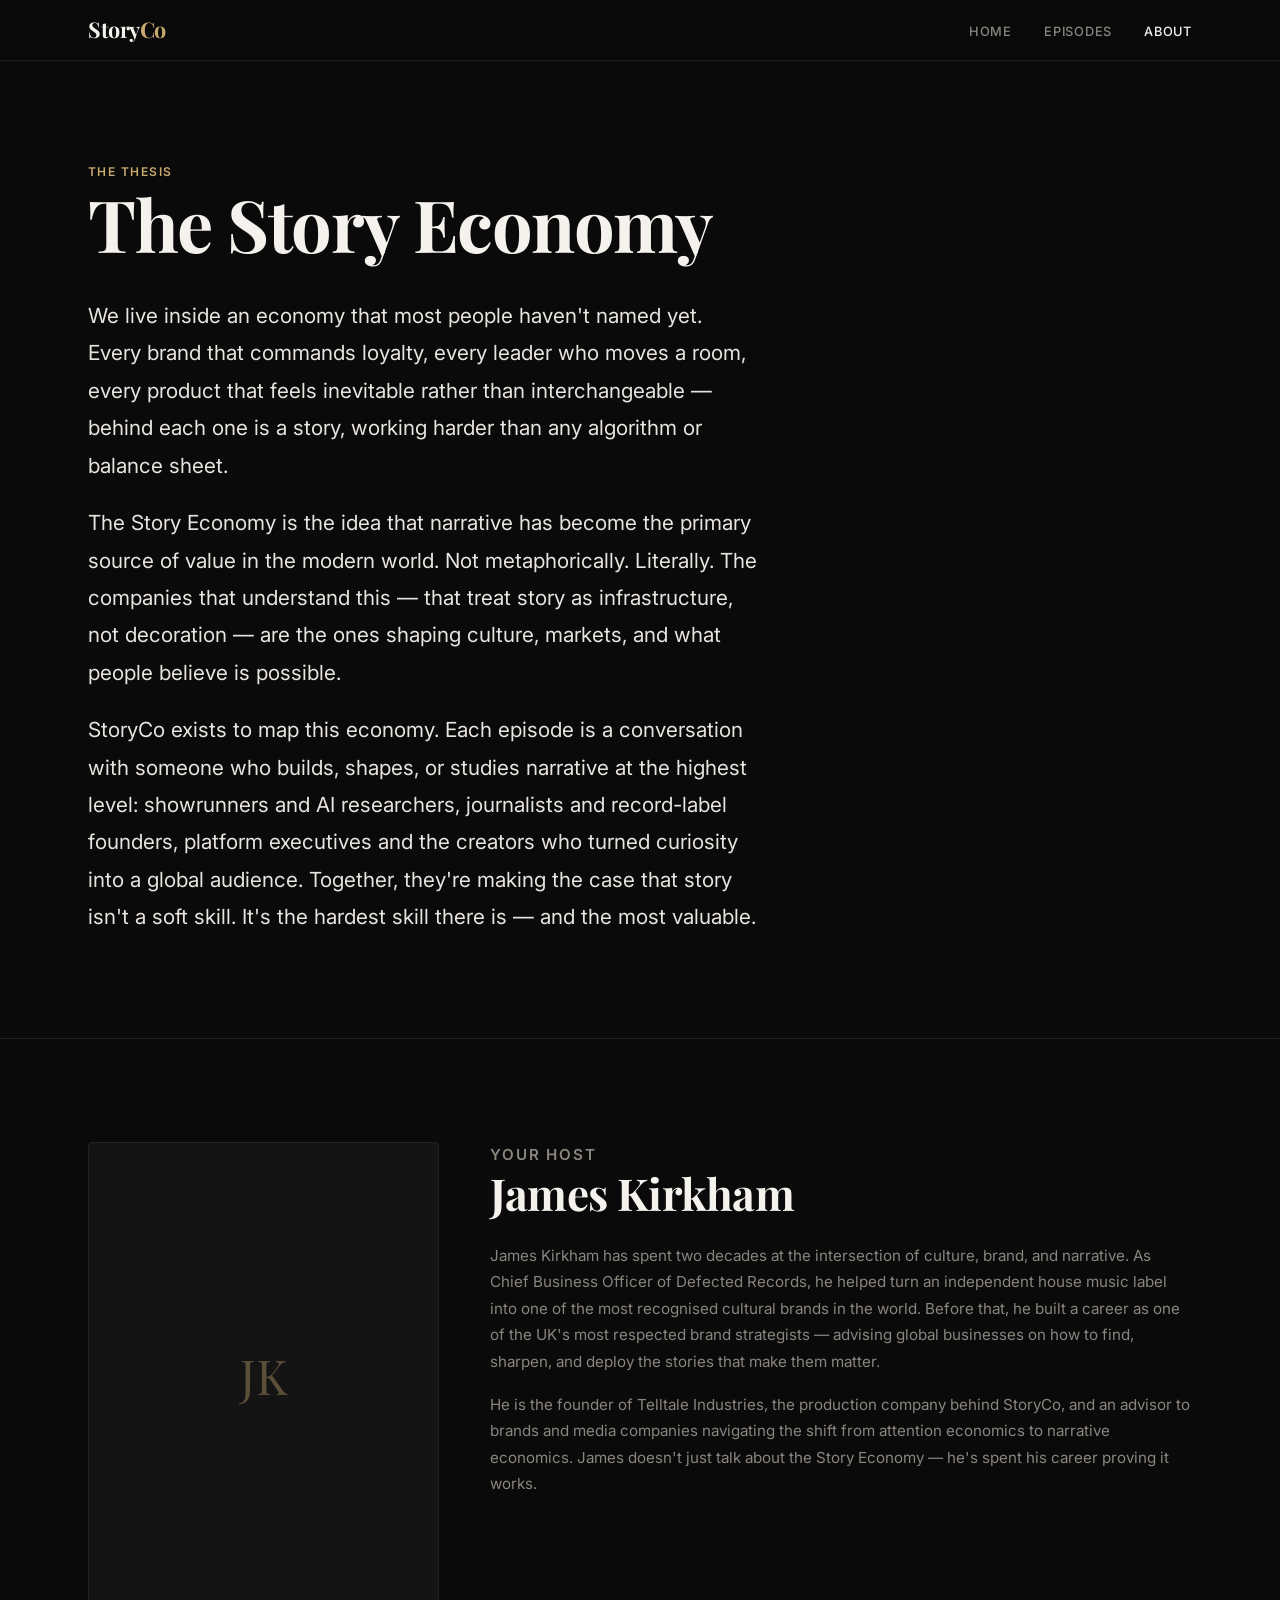
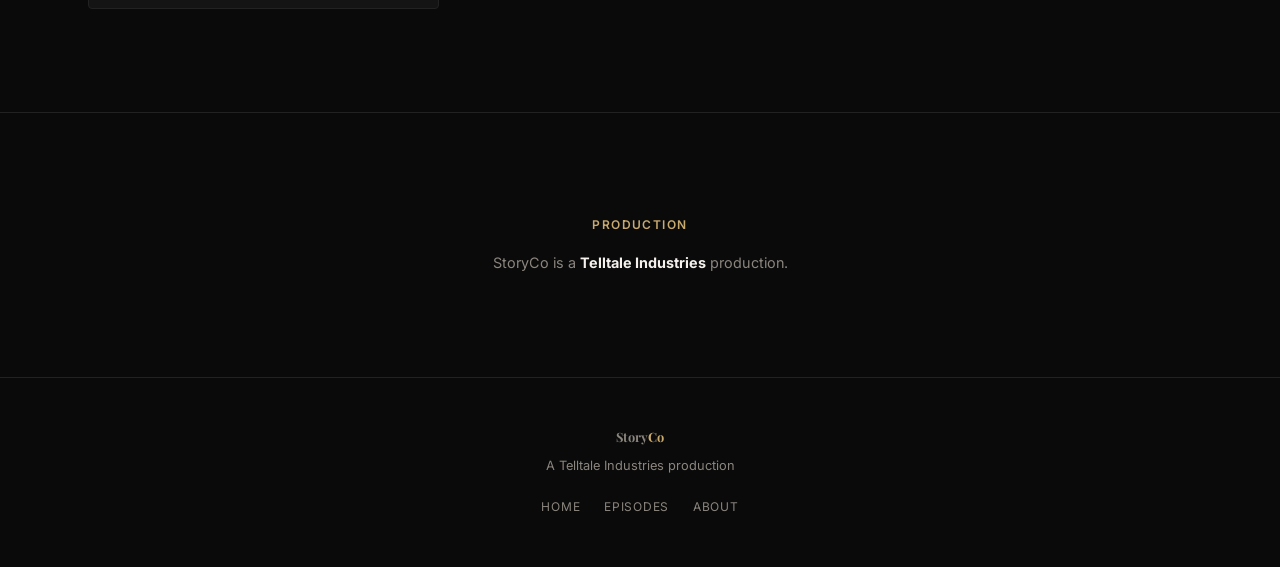
==== about.html @ 5bf8754a "Initial commit" ====
<!DOCTYPE html>
<html lang="en">
<head>
  <meta charset="UTF-8">
  <meta name="viewport" content="width=device-width, initial-scale=1.0">
  <title>About — StoryCo</title>
  <meta name="description" content="The Story Economy thesis and the people behind StoryCo.">
  <link rel="preconnect" href="https://fonts.googleapis.com">
  <link rel="preconnect" href="https://fonts.gstatic.com" crossorigin>
  <link href="https://fonts.googleapis.com/css2?family=Inter:wght@400;500;600;700&family=Playfair+Display:ital,wght@0,400;0,700;1,400&display=swap" rel="stylesheet">
  <link rel="stylesheet" href="styles.css">
</head>
<body>

  <!-- ─── Nav ─── -->
  <nav class="site-nav">
    <div class="container">
      <a href="index.html" class="nav-brand">Story<span>Co</span></a>
      <button class="nav-toggle" aria-label="Toggle menu">
        <span></span><span></span><span></span>
      </button>
      <ul class="nav-links">
        <li><a href="index.html">Home</a></li>
        <li><a href="episodes.html">Episodes</a></li>
        <li><a href="about.html" class="active">About</a></li>
      </ul>
    </div>
  </nav>

  <!-- ─── Thesis ─── -->
  <section class="about-hero">
    <div class="container">
      <p class="label">The thesis</p>
      <h1>The Story Economy</h1>
      <div class="thesis">
        <p>We live inside an economy that most people haven't named yet. Every brand that commands loyalty, every leader who moves a room, every product that feels inevitable rather than interchangeable — behind each one is a story, working harder than any algorithm or balance sheet.</p>
        <p>The Story Economy is the idea that narrative has become the primary source of value in the modern world. Not metaphorically. Literally. The companies that understand this — that treat story as infrastructure, not decoration — are the ones shaping culture, markets, and what people believe is possible.</p>
        <p>StoryCo exists to map this economy. Each episode is a conversation with someone who builds, shapes, or studies narrative at the highest level: showrunners and AI researchers, journalists and record-label founders, platform executives and the creators who turned curiosity into a global audience. Together, they're making the case that story isn't a soft skill. It's the hardest skill there is — and the most valuable.</p>
      </div>
    </div>
  </section>

  <!-- ─── James bio ─── -->
  <section class="fade-in">
    <div class="container">
      <div class="bio-section">
        <div class="bio-photo">
          <span class="initials">JK</span>
        </div>
        <div class="bio-text">
          <p class="label">Your host</p>
          <h2>James Kirkham</h2>
          <p>James Kirkham has spent two decades at the intersection of culture, brand, and narrative. As Chief Business Officer of Defected Records, he helped turn an independent house music label into one of the most recognised cultural brands in the world. Before that, he built a career as one of the UK's most respected brand strategists — advising global businesses on how to find, sharpen, and deploy the stories that make them matter.</p>
          <p>He is the founder of Telltale Industries, the production company behind StoryCo, and an advisor to brands and media companies navigating the shift from attention economics to narrative economics. James doesn't just talk about the Story Economy — he's spent his career proving it works.</p>
        </div>
      </div>
    </div>
  </section>

  <!-- ─── Production ─── -->
  <section class="fade-in">
    <div class="container">
      <div class="production-credit">
        <p class="label">Production</p>
        <p style="margin-top: 1rem;">StoryCo is a <strong>Telltale Industries</strong> production.</p>
      </div>
    </div>
  </section>

  <!-- ─── Footer ─── -->
  <footer class="site-footer">
    <div class="container">
      <p class="footer-brand">Story<span>Co</span></p>
      <p>A Telltale Industries production</p>
      <ul class="footer-links">
        <li><a href="index.html">Home</a></li>
        <li><a href="episodes.html">Episodes</a></li>
        <li><a href="about.html">About</a></li>
      </ul>
    </div>
  </footer>

  <script src="main.js"></script>
</body>
</html>
---- styles.css ----
/* ─── StoryCo — Design System ─── */

:root {
  --color-bg:        #0a0a0a;
  --color-surface:   #141414;
  --color-border:    #222;
  --color-text:      #e8e4df;
  --color-muted:     #8a857e;
  --color-accent:    #c8a96e;
  --color-accent-dim:#a08650;
  --color-white:     #f5f2ed;

  --font-serif:      'Playfair Display', Georgia, 'Times New Roman', serif;
  --font-sans:       'Inter', -apple-system, BlinkMacSystemFont, 'Segoe UI', sans-serif;

  --max-width:       1200px;
  --gutter:          clamp(1.25rem, 4vw, 3rem);
}

/* ─── Reset ─── */
*, *::before, *::after { box-sizing: border-box; margin: 0; padding: 0; }

html {
  font-size: 16px;
  scroll-behavior: smooth;
  -webkit-font-smoothing: antialiased;
  -moz-osx-font-smoothing: grayscale;
}

body {
  background: var(--color-bg);
  color: var(--color-text);
  font-family: var(--font-sans);
  line-height: 1.65;
  overflow-x: hidden;
}

img { max-width: 100%; display: block; }
a   { color: inherit; text-decoration: none; }

/* ─── Typography ─── */
h1, h2, h3 {
  font-family: var(--font-serif);
  font-weight: 700;
  line-height: 1.15;
  color: var(--color-white);
}
h1 { font-size: clamp(2.5rem, 6vw, 4.5rem); letter-spacing: -0.02em; }
h2 { font-size: clamp(1.75rem, 3.5vw, 2.75rem); letter-spacing: -0.01em; }
h3 { font-size: clamp(1.25rem, 2vw, 1.5rem); }

.label {
  font-size: 0.75rem;
  font-weight: 600;
  letter-spacing: 0.12em;
  text-transform: uppercase;
  color: var(--color-accent);
}

/* ─── Layout ─── */
.container {
  width: 100%;
  max-width: var(--max-width);
  margin: 0 auto;
  padding: 0 var(--gutter);
}

section {
  padding: clamp(4rem, 8vw, 7rem) 0;
}

section + section {
  border-top: 1px solid var(--color-border);
}

/* ─── Nav ─── */
.site-nav {
  position: fixed;
  top: 0;
  left: 0;
  right: 0;
  z-index: 100;
  background: rgba(10, 10, 10, 0.85);
  backdrop-filter: blur(12px);
  -webkit-backdrop-filter: blur(12px);
  border-bottom: 1px solid var(--color-border);
}

.site-nav .container {
  display: flex;
  align-items: center;
  justify-content: space-between;
  height: 3.75rem;
}

.nav-brand {
  font-family: var(--font-serif);
  font-size: 1.35rem;
  font-weight: 700;
  color: var(--color-white);
  letter-spacing: -0.02em;
}

.nav-brand span {
  color: var(--color-accent);
}

.nav-links {
  display: flex;
  gap: 2rem;
  list-style: none;
}

.nav-links a {
  font-size: 0.8rem;
  font-weight: 500;
  letter-spacing: 0.06em;
  text-transform: uppercase;
  color: var(--color-muted);
  transition: color 0.25s;
}

.nav-links a:hover,
.nav-links a.active {
  color: var(--color-white);
}

/* Mobile nav toggle */
.nav-toggle {
  display: none;
  background: none;
  border: none;
  cursor: pointer;
  padding: 0.5rem;
}

.nav-toggle span {
  display: block;
  width: 1.5rem;
  height: 2px;
  background: var(--color-white);
  margin: 5px 0;
  transition: all 0.3s;
}

@media (max-width: 640px) {
  .nav-toggle { display: block; }

  .nav-links {
    position: fixed;
    top: 3.75rem;
    left: 0;
    right: 0;
    flex-direction: column;
    background: rgba(10, 10, 10, 0.97);
    padding: 1.5rem var(--gutter);
    gap: 1.25rem;
    border-bottom: 1px solid var(--color-border);
    transform: translateY(-100%);
    opacity: 0;
    pointer-events: none;
    transition: transform 0.3s, opacity 0.3s;
  }

  .nav-links.open {
    transform: translateY(0);
    opacity: 1;
    pointer-events: auto;
  }
}

/* ─── Hero ─── */
.hero {
  min-height: 100vh;
  display: flex;
  align-items: center;
  padding-top: 3.75rem;
  position: relative;
  overflow: hidden;
}

.hero::before {
  content: '';
  position: absolute;
  inset: 0;
  background:
    radial-gradient(ellipse 60% 50% at 50% 40%, rgba(200, 169, 110, 0.06), transparent),
    radial-gradient(ellipse 80% 60% at 70% 60%, rgba(200, 169, 110, 0.03), transparent);
  pointer-events: none;
}

.hero-content {
  position: relative;
  max-width: 48rem;
}

.hero .label {
  margin-bottom: 1.5rem;
}

.hero h1 {
  margin-bottom: 1.5rem;
}

.hero h1 em {
  font-style: italic;
  color: var(--color-accent);
}

.hero-premise {
  font-size: clamp(1.05rem, 1.8vw, 1.2rem);
  color: var(--color-muted);
  max-width: 38rem;
  margin-bottom: 2.5rem;
  line-height: 1.75;
}

.hero-cta {
  display: flex;
  flex-wrap: wrap;
  gap: 1rem;
  align-items: center;
}

/* ─── Buttons ─── */
.btn {
  display: inline-flex;
  align-items: center;
  gap: 0.5rem;
  padding: 0.85rem 1.75rem;
  font-size: 0.8rem;
  font-weight: 600;
  letter-spacing: 0.08em;
  text-transform: uppercase;
  border-radius: 3px;
  border: none;
  cursor: pointer;
  transition: all 0.25s;
}

.btn-primary {
  background: var(--color-accent);
  color: var(--color-bg);
}

.btn-primary:hover {
  background: var(--color-accent-dim);
}

.btn-outline {
  background: transparent;
  color: var(--color-text);
  border: 1px solid var(--color-border);
}

.btn-outline:hover {
  border-color: var(--color-muted);
  color: var(--color-white);
}

/* ─── Guest showcase ─── */
.guests-row {
  display: flex;
  gap: 1.75rem;
  overflow-x: auto;
  scroll-snap-type: x mandatory;
  -webkit-overflow-scrolling: touch;
  padding-bottom: 1rem;
  scrollbar-width: none;
}

.guests-row::-webkit-scrollbar { display: none; }

.guest-card {
  flex: 0 0 auto;
  width: clamp(200px, 22vw, 260px);
  scroll-snap-align: start;
  text-align: center;
}

.guest-avatar {
  width: 100%;
  aspect-ratio: 1;
  border-radius: 4px;
  background: var(--color-surface);
  margin-bottom: 1rem;
  overflow: hidden;
  border: 1px solid var(--color-border);
  display: flex;
  align-items: center;
  justify-content: center;
}

.guest-avatar .initials {
  font-family: var(--font-serif);
  font-size: 2rem;
  color: var(--color-accent);
  opacity: 0.5;
}

.guest-card h3 {
  font-size: 1.05rem;
  margin-bottom: 0.3rem;
}

.guest-card .credential {
  font-size: 0.82rem;
  color: var(--color-muted);
  line-height: 1.45;
}

/* ─── Episode cards ─── */
.episodes-grid {
  display: grid;
  gap: 1.5rem;
}

.episode-card {
  display: grid;
  grid-template-columns: auto 1fr auto;
  align-items: start;
  gap: 1.5rem;
  padding: 1.75rem 0;
  border-bottom: 1px solid var(--color-border);
}

.episode-card:last-child {
  border-bottom: none;
}

.episode-number {
  font-family: var(--font-serif);
  font-size: 2rem;
  color: var(--color-accent);
  opacity: 0.4;
  min-width: 2.5rem;
  line-height: 1;
  padding-top: 0.2rem;
}

.episode-info h3 {
  margin-bottom: 0.35rem;
}

.episode-info h3 a:hover {
  color: var(--color-accent);
}

.episode-guest {
  font-size: 0.85rem;
  color: var(--color-accent);
  margin-bottom: 0.5rem;
}

.episode-desc {
  font-size: 0.9rem;
  color: var(--color-muted);
  line-height: 1.6;
}

.episode-listen {
  padding-top: 0.2rem;
}

.episode-listen a {
  font-size: 0.75rem;
  font-weight: 600;
  letter-spacing: 0.08em;
  text-transform: uppercase;
  color: var(--color-muted);
  transition: color 0.25s;
  white-space: nowrap;
}

.episode-listen a:hover {
  color: var(--color-accent);
}

@media (max-width: 640px) {
  .episode-card {
    grid-template-columns: 1fr;
    gap: 0.75rem;
  }
  .episode-number { font-size: 1.25rem; }
  .episode-listen { padding-top: 0; }
}

/* ─── Subscribe strip ─── */
.subscribe-strip {
  background: var(--color-surface);
  text-align: center;
}

.subscribe-strip h2 {
  margin-bottom: 0.75rem;
}

.subscribe-strip p {
  color: var(--color-muted);
  margin-bottom: 2rem;
  font-size: 0.95rem;
}

.subscribe-links {
  display: flex;
  justify-content: center;
  flex-wrap: wrap;
  gap: 1rem;
}

.subscribe-link {
  display: inline-flex;
  align-items: center;
  gap: 0.5rem;
  padding: 0.7rem 1.5rem;
  font-size: 0.8rem;
  font-weight: 600;
  letter-spacing: 0.06em;
  text-transform: uppercase;
  color: var(--color-text);
  border: 1px solid var(--color-border);
  border-radius: 3px;
  transition: all 0.25s;
}

.subscribe-link:hover {
  border-color: var(--color-accent);
  color: var(--color-white);
}

.subscribe-link svg {
  width: 1.1rem;
  height: 1.1rem;
  fill: currentColor;
}

/* ─── About page ─── */
.about-hero {
  padding-top: calc(3.75rem + clamp(4rem, 8vw, 7rem));
}

.about-hero h1 {
  margin-bottom: 2rem;
}

.thesis {
  font-size: clamp(1.1rem, 1.8vw, 1.3rem);
  line-height: 1.8;
  color: var(--color-text);
  max-width: 42rem;
}

.thesis p + p {
  margin-top: 1.25rem;
}

.bio-section {
  display: grid;
  grid-template-columns: 1fr 2fr;
  gap: clamp(2rem, 4vw, 4rem);
  align-items: start;
}

@media (max-width: 768px) {
  .bio-section {
    grid-template-columns: 1fr;
  }
}

.bio-photo {
  aspect-ratio: 3/4;
  background: var(--color-surface);
  border-radius: 4px;
  border: 1px solid var(--color-border);
  display: flex;
  align-items: center;
  justify-content: center;
}

.bio-photo .initials {
  font-family: var(--font-serif);
  font-size: 3rem;
  color: var(--color-accent);
  opacity: 0.4;
}

.bio-text h2 {
  margin-bottom: 1.5rem;
}

.bio-text p {
  color: var(--color-muted);
  font-size: 0.95rem;
  line-height: 1.75;
}

.bio-text p + p {
  margin-top: 1rem;
}

.production-credit {
  text-align: center;
  color: var(--color-muted);
  font-size: 0.9rem;
}

.production-credit strong {
  color: var(--color-white);
}

/* ─── Episodes page ─── */
.episodes-hero {
  padding-top: calc(3.75rem + clamp(4rem, 8vw, 7rem));
  padding-bottom: 0;
}

.episodes-hero h1 {
  margin-bottom: 0.75rem;
}

.episodes-hero p {
  color: var(--color-muted);
  font-size: 1rem;
}

.episode-full {
  padding: 2rem 0;
  border-bottom: 1px solid var(--color-border);
}

.episode-full:last-child {
  border-bottom: none;
}

.episode-full-header {
  display: flex;
  align-items: baseline;
  gap: 1.25rem;
  margin-bottom: 0.75rem;
}

.episode-full-header .episode-number {
  font-size: 1.5rem;
}

.episode-full h3 {
  font-size: 1.35rem;
}

.episode-full .episode-guest {
  margin-bottom: 0.75rem;
}

.episode-full .episode-desc {
  max-width: 40rem;
  margin-bottom: 1rem;
}

.episode-full .listen-links {
  display: flex;
  gap: 1rem;
  flex-wrap: wrap;
}

.episode-full .listen-links a {
  font-size: 0.75rem;
  font-weight: 600;
  letter-spacing: 0.08em;
  text-transform: uppercase;
  color: var(--color-muted);
  transition: color 0.25s;
}

.episode-full .listen-links a:hover {
  color: var(--color-accent);
}

/* ─── Footer ─── */
.site-footer {
  padding: 3rem 0;
  border-top: 1px solid var(--color-border);
  text-align: center;
}

.footer-brand {
  font-family: var(--font-serif);
  font-size: 1.1rem;
  font-weight: 700;
  color: var(--color-white);
  margin-bottom: 0.5rem;
}

.footer-brand span {
  color: var(--color-accent);
}

.site-footer p {
  font-size: 0.8rem;
  color: var(--color-muted);
}

.site-footer .footer-links {
  display: flex;
  justify-content: center;
  gap: 1.5rem;
  margin-top: 1rem;
  list-style: none;
}

.site-footer .footer-links a {
  font-size: 0.75rem;
  color: var(--color-muted);
  text-transform: uppercase;
  letter-spacing: 0.06em;
  transition: color 0.25s;
}

.site-footer .footer-links a:hover {
  color: var(--color-white);
}

/* ─── Utility ─── */
.section-header {
  margin-bottom: clamp(2rem, 4vw, 3.5rem);
}

.section-header .label {
  margin-bottom: 0.75rem;
}

.section-header p {
  color: var(--color-muted);
  font-size: 0.95rem;
  margin-top: 0.5rem;
}

/* Scroll fade-in */
.fade-in {
  opacity: 0;
  transform: translateY(1.5rem);
  transition: opacity 0.6s ease, transform 0.6s ease;
}

.fade-in.visible {
  opacity: 1;
  transform: none;
}
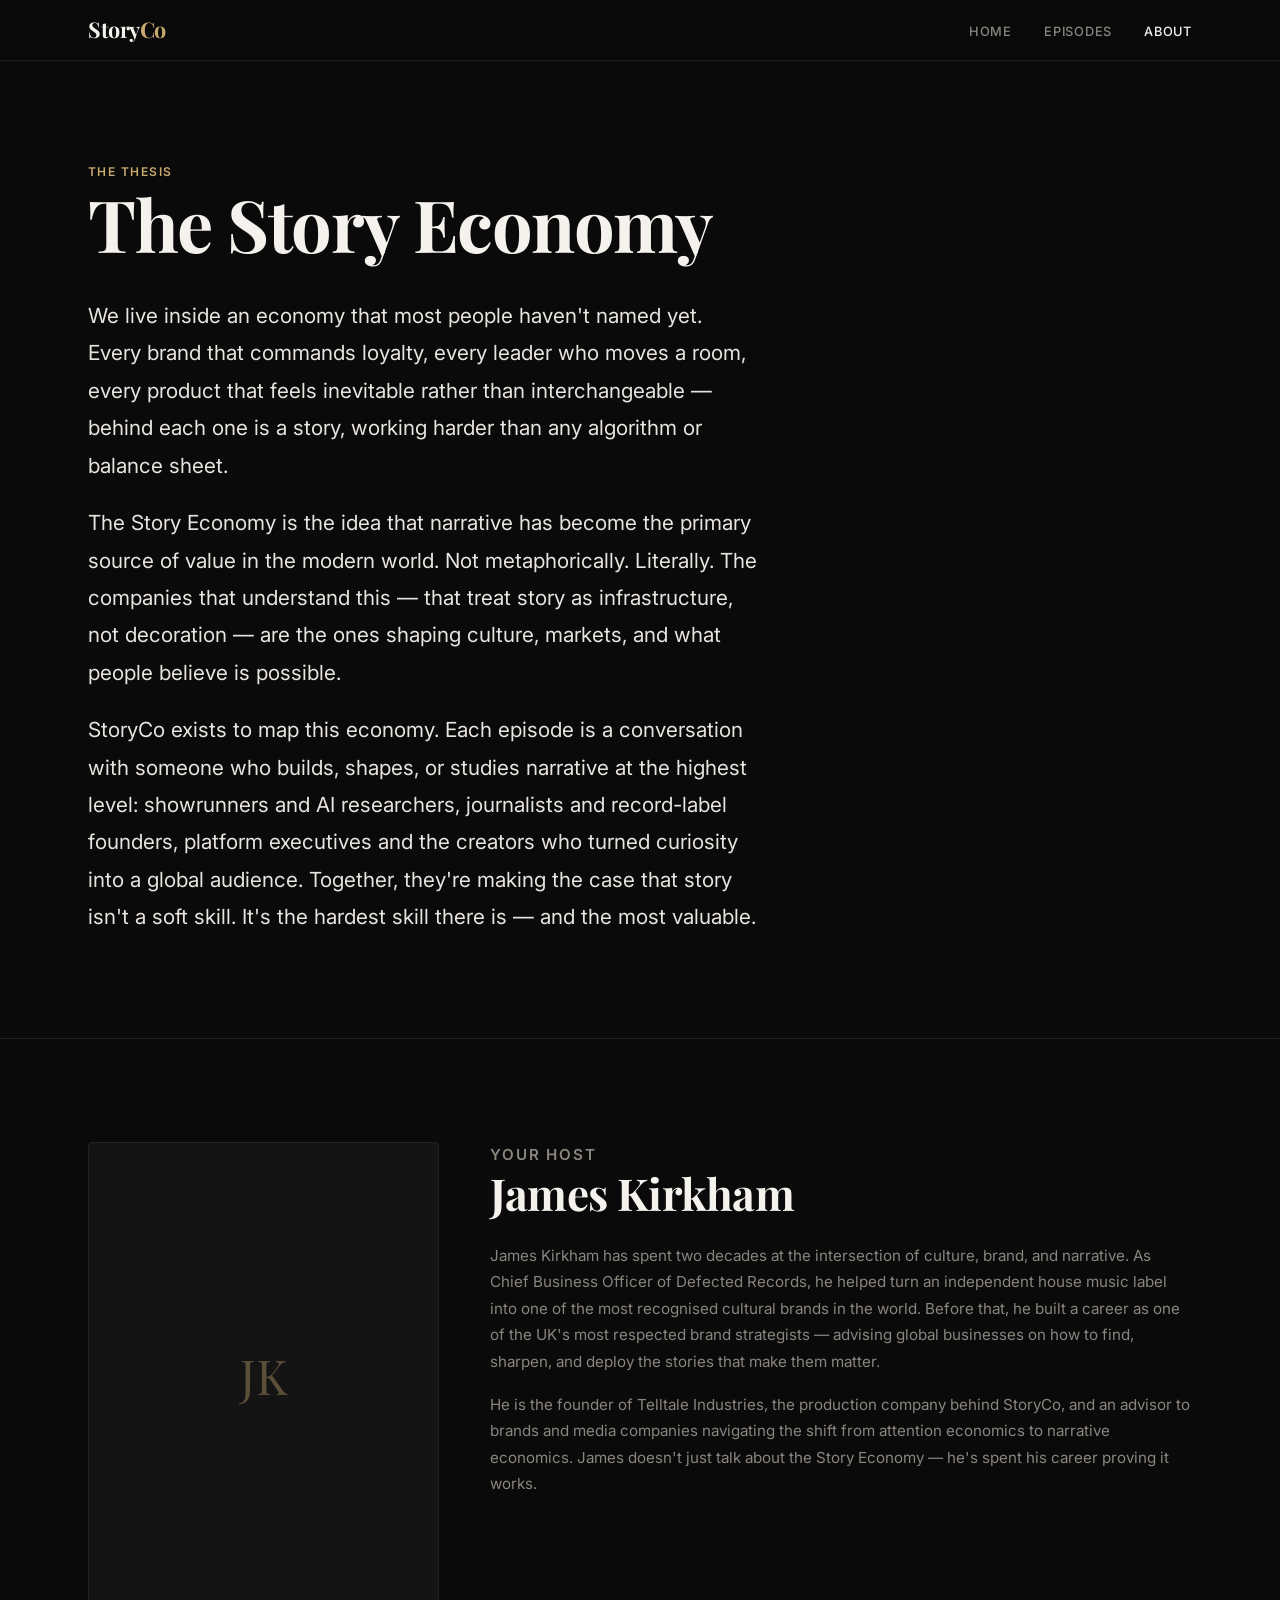
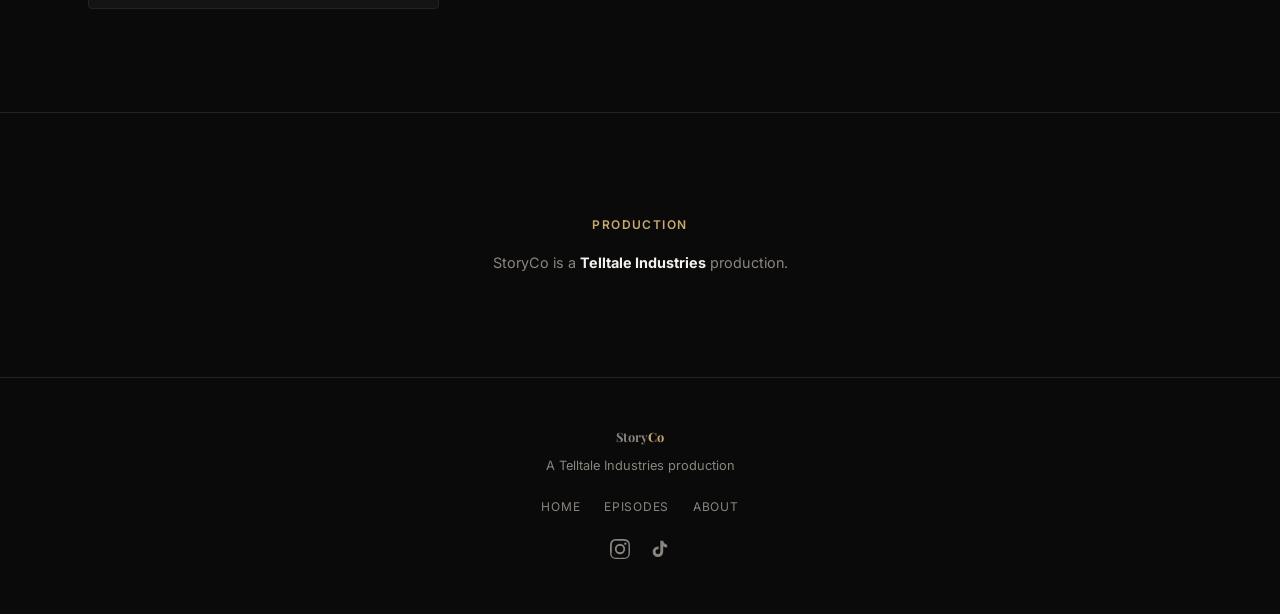
==== commit e132baa4: "Links updatedf" ====
--- a/about.html
+++ b/about.html
@@ -77,6 +77,14 @@
         <li><a href="episodes.html">Episodes</a></li>
         <li><a href="about.html">About</a></li>
       </ul>
+      <ul class="footer-social">
+        <li><a href="https://www.instagram.com/storycopodcast/" target="_blank" rel="noopener" aria-label="Instagram">
+          <svg viewBox="0 0 24 24" width="20" height="20" fill="currentColor"><path d="M12 2.163c3.204 0 3.584.012 4.85.07 1.17.054 1.97.24 2.43.403a4.088 4.088 0 0 1 1.523.99 4.088 4.088 0 0 1 .99 1.524c.163.46.349 1.26.403 2.43.058 1.265.07 1.645.07 4.849s-.012 3.584-.07 4.85c-.054 1.17-.24 1.97-.403 2.43a4.088 4.088 0 0 1-.99 1.523 4.088 4.088 0 0 1-1.524.99c-.46.163-1.26.349-2.43.403-1.265.058-1.645.07-4.849.07s-3.584-.012-4.85-.07c-1.17-.054-1.97-.24-2.43-.403a4.088 4.088 0 0 1-1.523-.99 4.088 4.088 0 0 1-.99-1.524c-.163-.46-.349-1.26-.403-2.43C2.175 15.584 2.163 15.204 2.163 12s.012-3.584.07-4.85c.054-1.17.24-1.97.403-2.43a4.088 4.088 0 0 1 .99-1.523A4.088 4.088 0 0 1 5.15 2.207c.46-.163 1.26-.349 2.43-.403C8.845 2.175 9.225 2.163 12 2.163M12 0C8.741 0 8.333.014 7.053.072 5.775.13 4.902.333 4.14.63a5.882 5.882 0 0 0-2.126 1.384A5.882 5.882 0 0 0 .63 4.14C.333 4.902.13 5.775.072 7.053.014 8.333 0 8.741 0 12s.014 3.668.072 4.948c.058 1.277.261 2.15.558 2.913a5.882 5.882 0 0 0 1.384 2.126A5.882 5.882 0 0 0 4.14 23.37c.763.297 1.636.5 2.913.558C8.333 23.986 8.741 24 12 24s3.668-.014 4.948-.072c1.277-.058 2.15-.261 2.913-.558a5.882 5.882 0 0 0 2.126-1.384 5.882 5.882 0 0 0 1.384-2.126c.297-.763.5-1.636.558-2.913.058-1.28.072-1.688.072-4.948s-.014-3.668-.072-4.948c-.058-1.277-.261-2.15-.558-2.913a5.882 5.882 0 0 0-1.384-2.126A5.882 5.882 0 0 0 19.86.63c-.763-.297-1.636-.5-2.913-.558C15.668.014 15.259 0 12 0zm0 5.838a6.162 6.162 0 1 0 0 12.324 6.162 6.162 0 0 0 0-12.324zM12 16a4 4 0 1 1 0-8 4 4 0 0 1 0 8zm6.406-11.845a1.44 1.44 0 1 0 0 2.881 1.44 1.44 0 0 0 0-2.881z"/></svg>
+        </a></li>
+        <li><a href="https://www.tiktok.com/@storycopod" target="_blank" rel="noopener" aria-label="TikTok">
+          <svg viewBox="0 0 24 24" width="20" height="20" fill="currentColor"><path d="M19.59 6.69a4.83 4.83 0 0 1-3.77-4.25V2h-3.45v13.67a2.89 2.89 0 0 1-2.88 2.5 2.89 2.89 0 0 1-2.89-2.89 2.89 2.89 0 0 1 2.89-2.89c.28 0 .54.04.79.1V9.01a6.27 6.27 0 0 0-.79-.05 6.34 6.34 0 0 0-6.34 6.34 6.34 6.34 0 0 0 6.34 6.34 6.34 6.34 0 0 0 6.34-6.34V8.75a8.18 8.18 0 0 0 4.78 1.54V6.86a4.83 4.83 0 0 1-1.02-.17z"/></svg>
+        </a></li>
+      </ul>
     </div>
   </footer>
 
--- a/styles.css
+++ b/styles.css
@@ -171,56 +171,66 @@
 
 /* ─── Hero ─── */
 .hero {
+  position: relative;
+  display: flex;
+  flex-direction: column;
   min-height: 100vh;
-  display: flex;
-  align-items: center;
   padding-top: 3.75rem;
+  overflow: hidden;
+}
+
+.hero-banner {
+  display: block;
+  flex: 1;
   position: relative;
-  overflow: hidden;
-}
-
-.hero::before {
-  content: '';
-  position: absolute;
-  inset: 0;
-  background:
-    radial-gradient(ellipse 60% 50% at 50% 40%, rgba(200, 169, 110, 0.06), transparent),
-    radial-gradient(ellipse 80% 60% at 70% 60%, rgba(200, 169, 110, 0.03), transparent);
-  pointer-events: none;
-}
-
-.hero-content {
+}
+
+.hero-banner img {
+  width: 100%;
+  height: 100%;
+  object-fit: cover;
+  object-position: center;
+  display: block;
+}
+
+.hero-overlay {
   position: relative;
-  max-width: 48rem;
-}
-
-.hero .label {
-  margin-bottom: 1.5rem;
-}
-
-.hero h1 {
-  margin-bottom: 1.5rem;
-}
-
-.hero h1 em {
-  font-style: italic;
-  color: var(--color-accent);
-}
-
-.hero-premise {
+  background: linear-gradient(to bottom, rgba(10, 10, 10, 0) 0%, var(--color-bg) 100%);
+  margin-top: -6rem;
+  padding: 6rem 0 clamp(2.5rem, 5vw, 4rem);
+}
+
+.hero-overlay .hero-premise {
   font-size: clamp(1.05rem, 1.8vw, 1.2rem);
   color: var(--color-muted);
-  max-width: 38rem;
-  margin-bottom: 2.5rem;
+  max-width: 42rem;
+  margin-bottom: 2rem;
   line-height: 1.75;
 }
 
-.hero-cta {
+.hero-overlay .hero-cta {
   display: flex;
   flex-wrap: wrap;
   gap: 1rem;
   align-items: center;
 }
+
+@media (max-width: 768px) {
+  .hero {
+    min-height: auto;
+  }
+
+  .hero-banner img {
+    aspect-ratio: 16 / 9;
+    object-position: center 30%;
+  }
+
+  .hero-overlay {
+    margin-top: -4rem;
+    padding: 4rem 0 2rem;
+  }
+}
+
 
 /* ─── Buttons ─── */
 .btn {
@@ -619,6 +629,23 @@
   color: var(--color-white);
 }
 
+.footer-social {
+  display: flex;
+  justify-content: center;
+  gap: 1.25rem;
+  margin-top: 1.25rem;
+  list-style: none;
+}
+
+.footer-social a {
+  color: var(--color-muted);
+  transition: color 0.25s;
+}
+
+.footer-social a:hover {
+  color: var(--color-accent);
+}
+
 /* ─── Utility ─── */
 .section-header {
   margin-bottom: clamp(2rem, 4vw, 3.5rem);
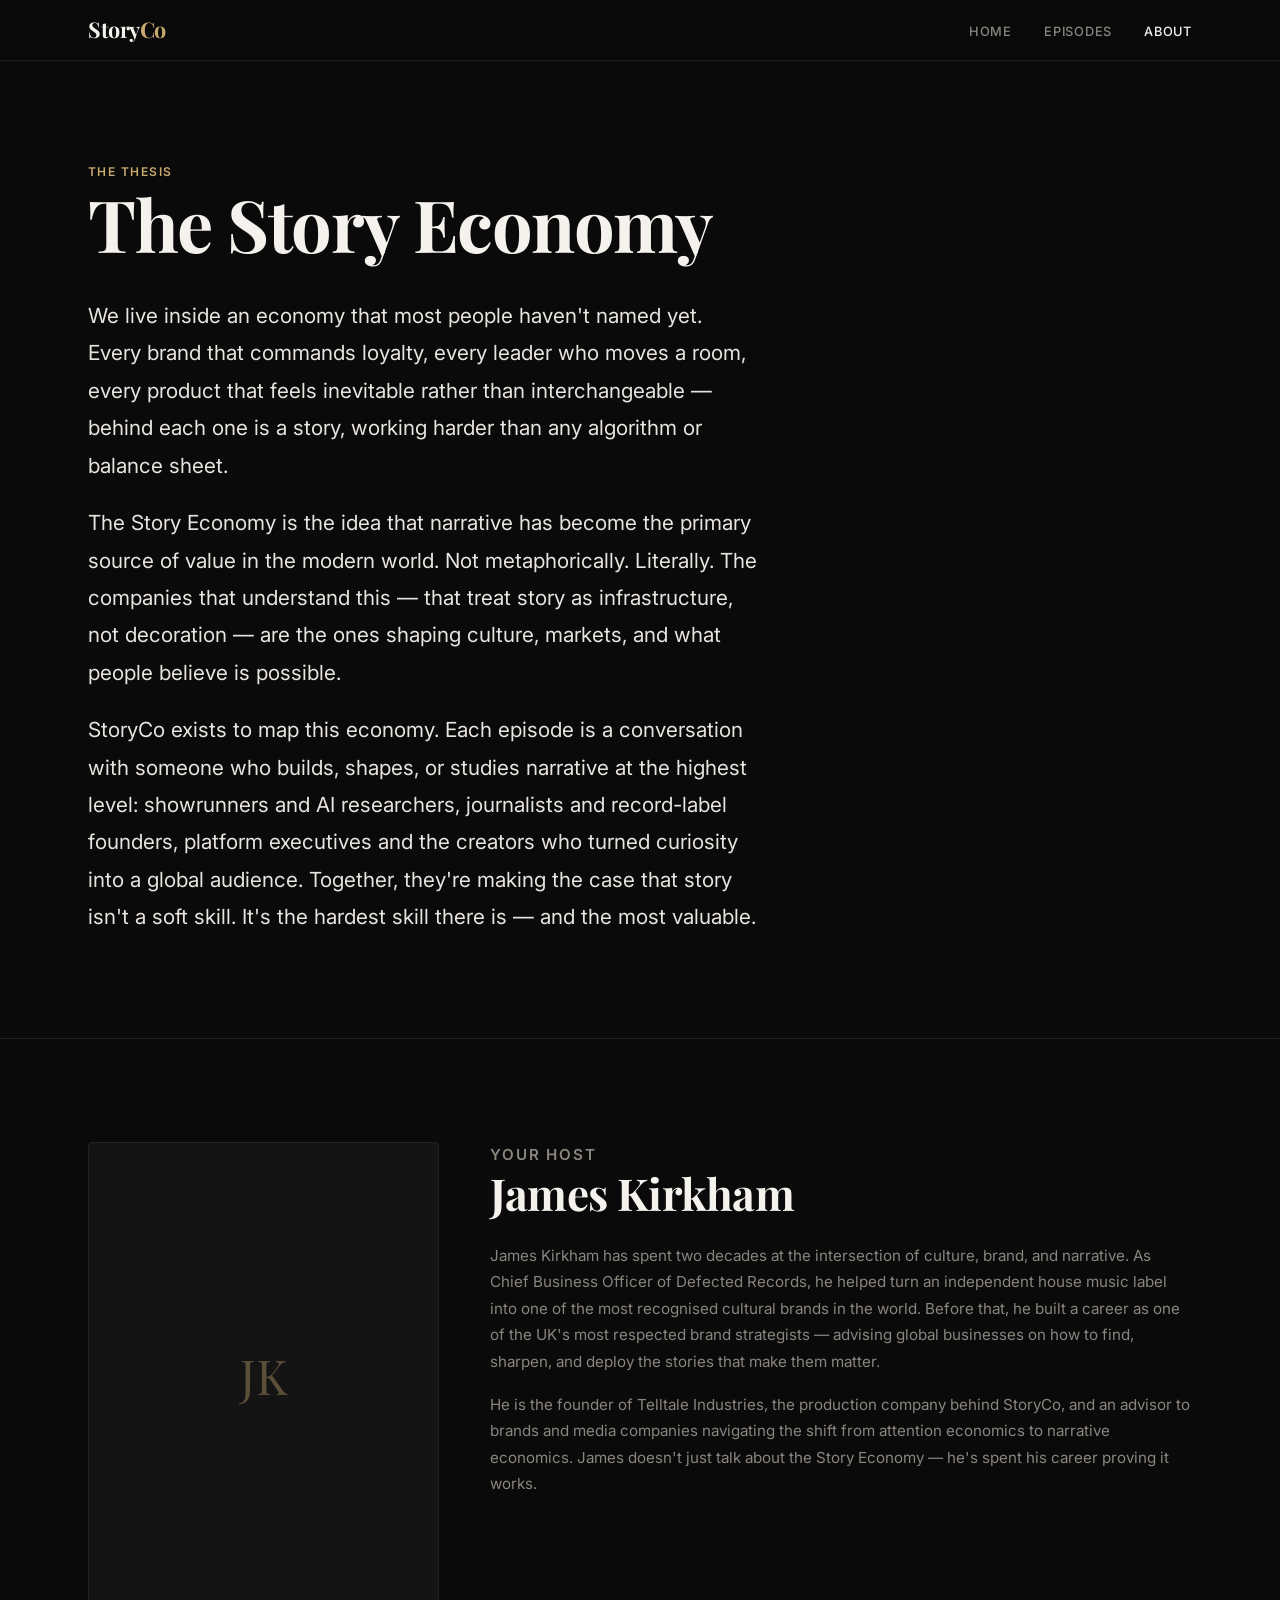
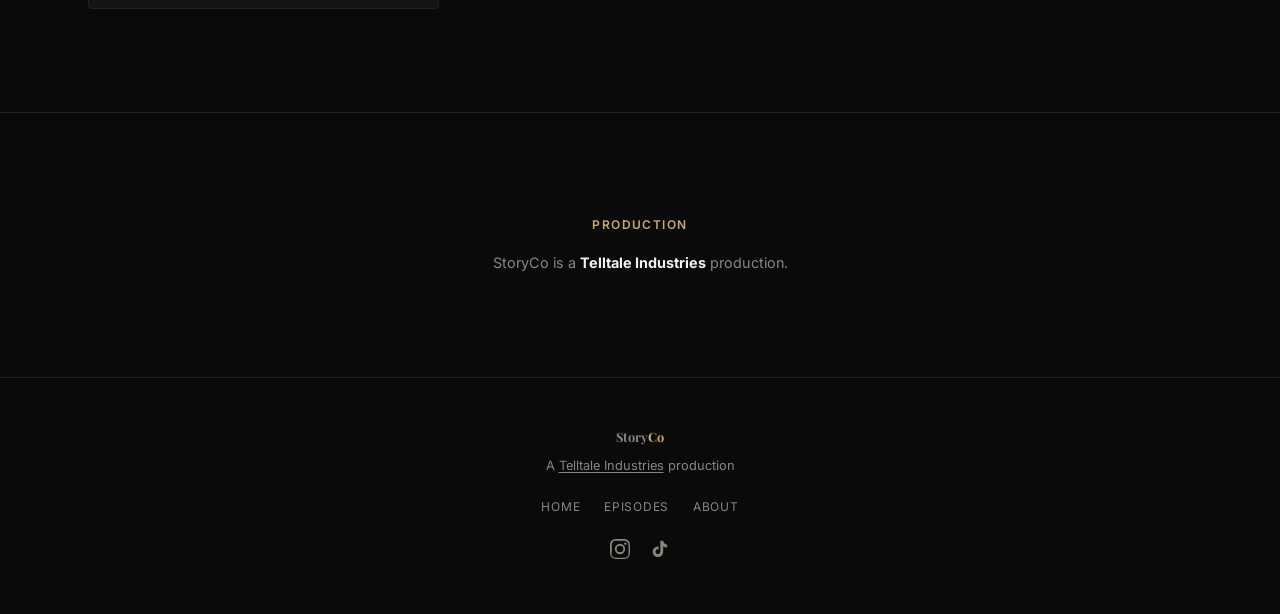
==== commit 66612f4b: "TT links updated" ====
--- a/about.html
+++ b/about.html
@@ -62,7 +62,7 @@
     <div class="container">
       <div class="production-credit">
         <p class="label">Production</p>
-        <p style="margin-top: 1rem;">StoryCo is a <strong>Telltale Industries</strong> production.</p>
+        <p style="margin-top: 1rem;">StoryCo is a <strong><a href="https://telltale.audio" target="_blank" rel="noopener">Telltale Industries</a></strong> production.</p>
       </div>
     </div>
   </section>
@@ -71,7 +71,7 @@
   <footer class="site-footer">
     <div class="container">
       <p class="footer-brand">Story<span>Co</span></p>
-      <p>A Telltale Industries production</p>
+      <p>A <a href="https://telltale.audio" target="_blank" rel="noopener">Telltale Industries</a> production</p>
       <ul class="footer-links">
         <li><a href="index.html">Home</a></li>
         <li><a href="episodes.html">Episodes</a></li>
--- a/styles.css
+++ b/styles.css
@@ -172,43 +172,103 @@
 /* ─── Hero ─── */
 .hero {
   position: relative;
+  min-height: 100vh;
   display: flex;
   flex-direction: column;
-  min-height: 100vh;
+  justify-content: flex-end;
   padding-top: 3.75rem;
   overflow: hidden;
 }
 
-.hero-banner {
-  display: block;
-  flex: 1;
-  position: relative;
-}
-
-.hero-banner img {
+/* Photo background layer */
+.hero-bg {
+  position: absolute;
+  inset: 0;
+  z-index: 0;
+}
+
+.hero-bg img {
   width: 100%;
   height: 100%;
   object-fit: cover;
   object-position: center;
-  display: block;
-}
-
-.hero-overlay {
+  opacity: 0.6;
+  transform: scale(1.05);
+}
+
+/* Text overlay layer (logo + name via mix-blend-mode) */
+.hero-logo-overlay {
+  position: absolute;
+  top: 28%;
+  left: 50%;
+  transform: translate(-50%, -50%);
+  width: clamp(280px, 45vw, 600px);
+  height: auto;
+  z-index: 2;
+  mix-blend-mode: screen;
+  pointer-events: none;
+}
+
+/* Gradient overlays */
+.hero-gradient-bottom {
+  position: absolute;
+  inset: 0;
+  z-index: 1;
+  background: linear-gradient(to top, var(--color-bg) 0%, rgba(10, 10, 10, 0.4) 40%, transparent 100%);
+}
+
+.hero-gradient-left {
+  position: absolute;
+  inset: 0;
+  z-index: 1;
+  background: linear-gradient(to right, var(--color-bg) 0%, transparent 50%);
+}
+
+/* Accent glow */
+.hero-glow {
+  position: absolute;
+  top: 25%;
+  right: -5rem;
+  width: 16rem;
+  height: 16rem;
+  background: rgba(200, 169, 110, 0.08);
+  filter: blur(100px);
+  border-radius: 50%;
+  z-index: 1;
+  pointer-events: none;
+}
+
+/* Content at bottom */
+.hero-content-wrap {
   position: relative;
-  background: linear-gradient(to bottom, rgba(10, 10, 10, 0) 0%, var(--color-bg) 100%);
-  margin-top: -6rem;
-  padding: 6rem 0 clamp(2.5rem, 5vw, 4rem);
-}
-
-.hero-overlay .hero-premise {
-  font-size: clamp(1.05rem, 1.8vw, 1.2rem);
-  color: var(--color-muted);
-  max-width: 42rem;
+  z-index: 3;
+  padding-bottom: clamp(3rem, 6vw, 5rem);
+}
+
+.hero-headline {
+  font-family: var(--font-serif);
+  font-size: clamp(1.75rem, 4vw, 3rem);
+  font-weight: 700;
+  line-height: 1.2;
+  color: var(--color-white);
+  max-width: 38rem;
+  margin-bottom: 1.25rem;
+}
+
+.hero-headline em {
+  font-style: italic;
+  color: var(--color-accent);
+}
+
+.hero-premise {
+  font-size: clamp(0.95rem, 1.5vw, 1.1rem);
+  color: var(--color-muted);
+  max-width: 34rem;
   margin-bottom: 2rem;
   line-height: 1.75;
 }
 
-.hero-overlay .hero-cta {
+.hero-cta {
   display: flex;
   flex-wrap: wrap;
   gap: 1rem;
@@ -217,17 +277,29 @@
 
 @media (max-width: 768px) {
   .hero {
-    min-height: auto;
-  }
-
-  .hero-banner img {
-    aspect-ratio: 16 / 9;
-    object-position: center 30%;
-  }
-
-  .hero-overlay {
-    margin-top: -4rem;
-    padding: 4rem 0 2rem;
+    min-height: 100vh;
+  }
+
+  .hero-bg img {
+    object-position: 35% center;
+  }
+
+  .hero-logo-overlay {
+    width: 70vw;
+    top: 28%;
+    transform: translate(-50%, -50%);
+  }
+
+  .hero-gradient-left {
+    background: linear-gradient(to right, rgba(10, 10, 10, 0.7) 0%, transparent 90%);
+  }
+
+  .hero-headline {
+    font-size: 1.75rem;
+  }
+
+  .hero-premise {
+    font-size: 0.95rem;
   }
 }
 
@@ -319,6 +391,147 @@
   line-height: 1.45;
 }
 
+/* ─── Bento Episode Grid ─── */
+.episodes-bento-section {
+  background: var(--color-surface);
+}
+
+.section-header-row {
+  display: flex;
+  justify-content: space-between;
+  align-items: flex-end;
+}
+
+.episodes-all-link {
+  color: var(--color-muted);
+  transition: color 0.25s;
+  font-size: 0.75rem;
+}
+
+.episodes-all-link:hover {
+  color: var(--color-accent);
+}
+
+@media (max-width: 768px) {
+  .section-header-row {
+    flex-direction: column;
+    align-items: flex-start;
+    gap: 0.75rem;
+  }
+}
+
+.bento-grid {
+  display: grid;
+  grid-template-columns: 1fr;
+  gap: 1.5rem;
+}
+
+@media (min-width: 769px) {
+  .bento-grid {
+    grid-template-columns: 2fr 1fr;
+  }
+}
+
+.bento-featured {
+  position: relative;
+  display: flex;
+  align-items: flex-end;
+  background: var(--color-bg);
+  border-radius: 8px;
+  overflow: hidden;
+  min-height: 320px;
+  border: 1px solid var(--color-border);
+  transition: border-color 0.25s;
+}
+
+.bento-featured:hover {
+  border-color: var(--color-accent);
+}
+
+.bento-featured-inner {
+  padding: 1.75rem;
+  width: 100%;
+}
+
+.bento-badge {
+  display: inline-block;
+  background: rgba(200, 169, 110, 0.15);
+  color: var(--color-accent);
+  font-size: 0.65rem;
+  font-weight: 700;
+  letter-spacing: 0.12em;
+  text-transform: uppercase;
+  padding: 0.3rem 0.75rem;
+  border-radius: 3px;
+  margin-bottom: 1rem;
+}
+
+.bento-featured h3 {
+  font-size: clamp(1.35rem, 2.5vw, 1.75rem);
+  margin-bottom: 0.5rem;
+}
+
+.bento-featured p {
+  font-size: 0.9rem;
+  color: var(--color-muted);
+  line-height: 1.6;
+  max-width: 32rem;
+  margin-bottom: 0.75rem;
+}
+
+.bento-meta {
+  font-size: 0.75rem;
+  color: var(--color-accent);
+  font-weight: 500;
+}
+
+.bento-side {
+  display: flex;
+  flex-direction: column;
+  gap: 1.5rem;
+}
+
+.bento-card {
+  display: block;
+  background: var(--color-bg);
+  padding: 1.5rem;
+  border-radius: 8px;
+  border-left: 2px solid rgba(200, 169, 110, 0.3);
+  transition: background 0.25s;
+}
+
+.bento-card:hover {
+  background: var(--color-border);
+}
+
+.bento-card h4 {
+  font-family: var(--font-serif);
+  font-size: 1.15rem;
+  font-weight: 700;
+  color: var(--color-white);
+  margin-top: 0.5rem;
+  line-height: 1.3;
+}
+
+.bento-card p {
+  font-size: 0.85rem;
+  color: var(--color-muted);
+  line-height: 1.5;
+  margin-top: 0.5rem;
+}
+
+.bento-arrow {
+  display: inline-flex;
+  align-items: center;
+  gap: 0.25rem;
+  font-size: 0.7rem;
+  font-weight: 700;
+  letter-spacing: 0.1em;
+  text-transform: uppercase;
+  color: var(--color-accent);
+  margin-top: 0.75rem;
+}
+
 /* ─── Episode cards ─── */
 .episodes-grid {
   display: grid;
@@ -609,6 +822,17 @@
   color: var(--color-muted);
 }
 
+.site-footer p a {
+  color: var(--color-muted);
+  text-decoration: underline;
+  text-underline-offset: 2px;
+  transition: color 0.25s;
+}
+
+.site-footer p a:hover {
+  color: var(--color-accent);
+}
+
 .site-footer .footer-links {
   display: flex;
   justify-content: center;
